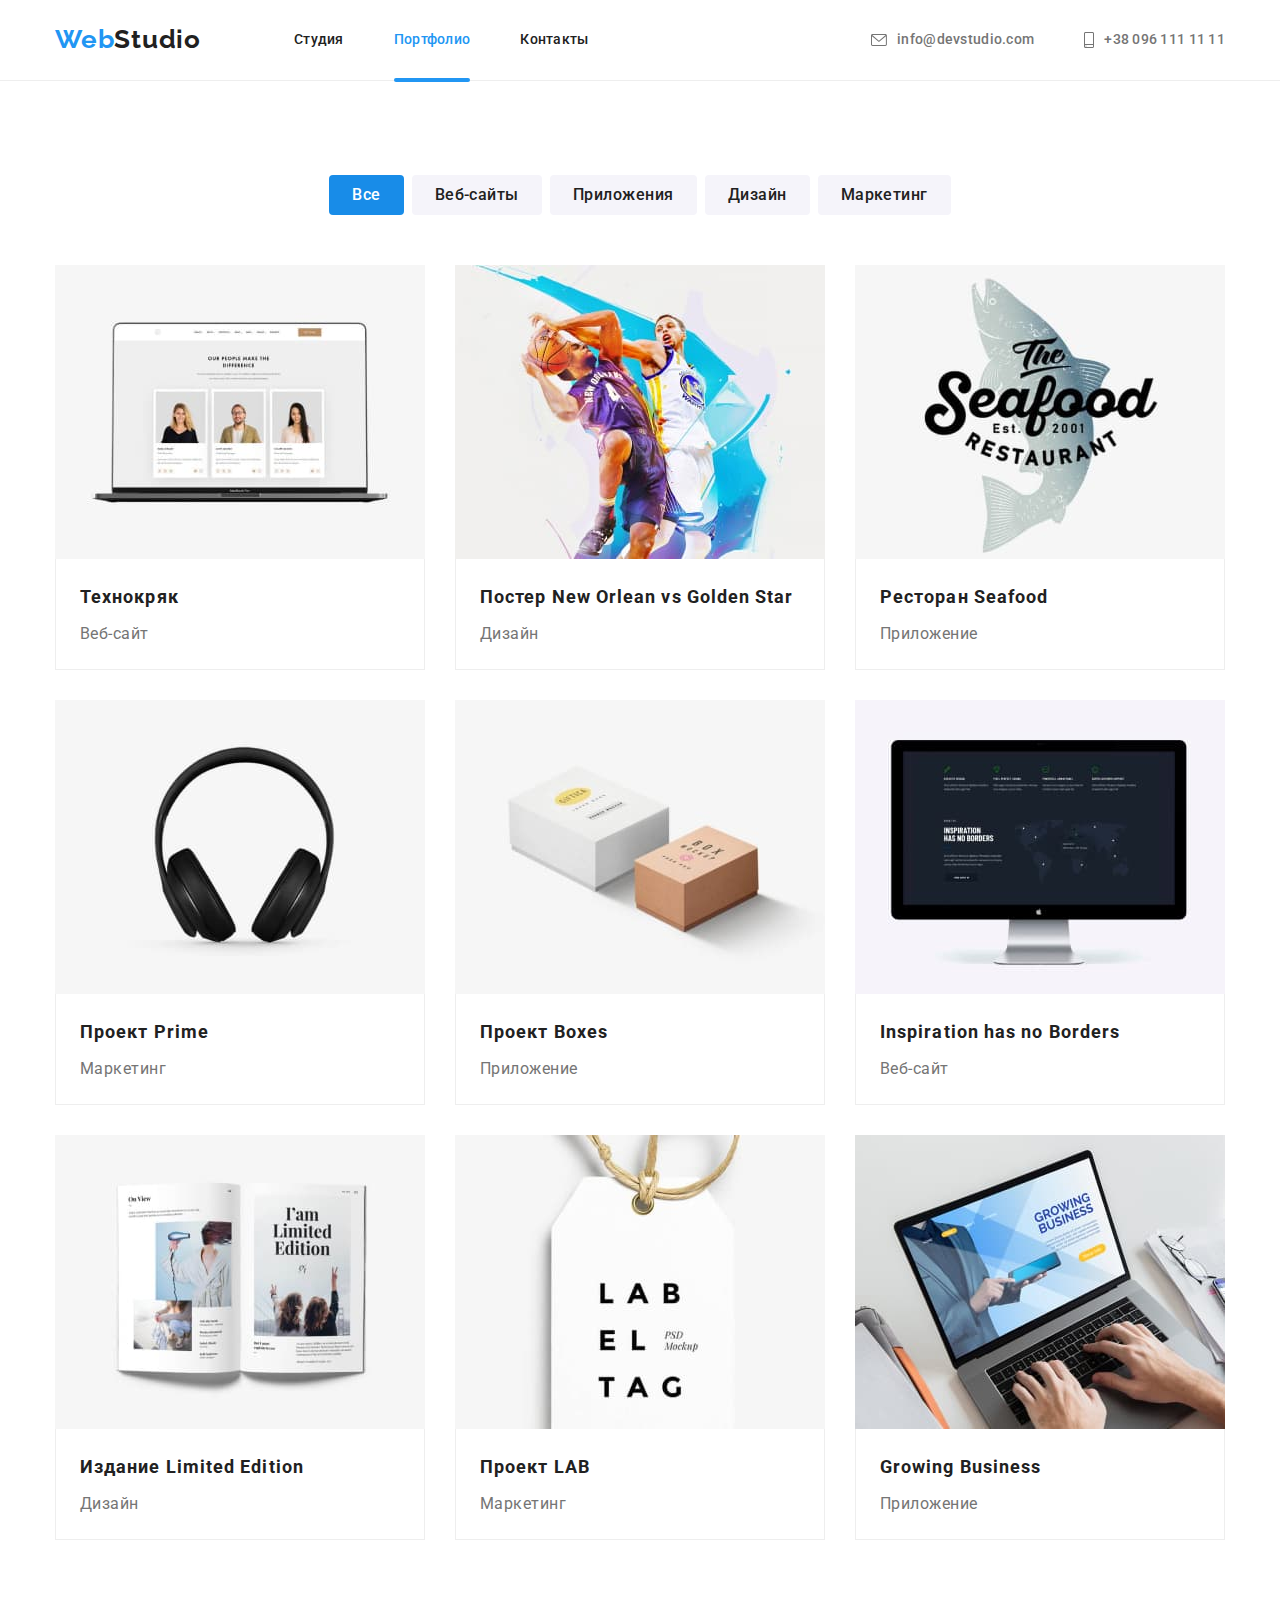
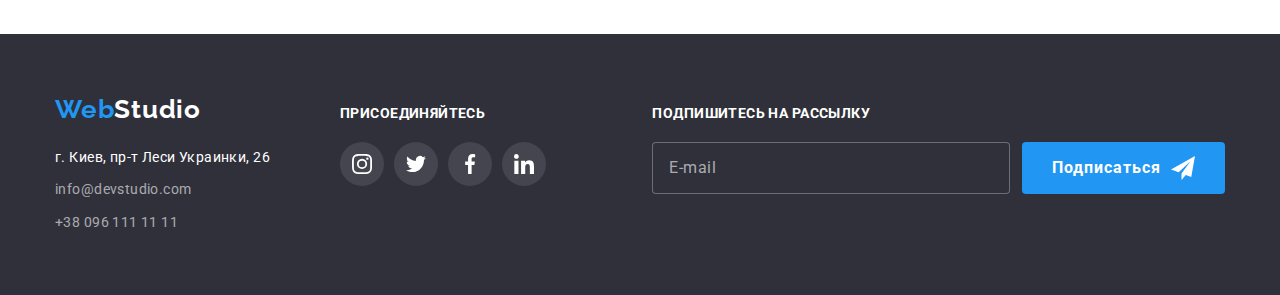
==== potrfolio.html @ a0049882 "Clone" ====
<!DOCTYPE html>
<html lang="ru">
  <head>
    <meta charset="UTF-8" />
    <meta http-equiv="X-UA-Compatible" content="IE=edge" />
    <meta name="viewport" content="width=device-width, initial-scale=1.0" />
    <title>Портфолио</title>
    <link rel="preconnect" href="https://fonts.googleapis.com" />
    <link rel="preconnect" href="https://fonts.gstatic.com" crossorigin />
    <link
      href="https://fonts.googleapis.com/css2?family=Raleway:wght@700&family=Roboto:wght@400;500;700&display=swap"
      rel="stylesheet"
    />
    <link
      rel="stylesheet"
      href="https://cdnjs.cloudflare.com/ajax/libs/modern-normalize/1.1.0/modern-normalize.min.css"
    />
    <link rel="stylesheet" href="./css/styles.css" />
  </head>
  <body>
    <!--Верхняя линия -->
    <header class="page-header">
      <div class="container header">
        <nav class="navbar">
          <a href="" lang="en" class="logo link">
            Web<span class="logo-black">Studio</span>
          </a>
          <ul class="site-nav list">
            <li class="item">
              <a href="./index.html" class="link">Студия</a>
            </li>
            <li class="item">
              <a href="./potrfolio.html" class="link current">Портфолио</a>
            </li>
            <li class="item"><a href="" class="link">Контакты</a></li>
          </ul>
        </nav>
        <ul class="contacts list">
          <li class="item">
            <a href="mailto:info@devstudio.com" class="link">
              <svg class="contacts-icon" width="16" height="12">
                <use href="./images/sprite.svg#icon-mail"></use></svg
              >info@devstudio.com</a
            >
          </li>
          <li class="item">
            <a href="tel:+380961111111" class="link"
              ><svg class="contacts-icon" width="10" height="16">
                <use href="./images/sprite.svg#icon-tel"></use></svg
              >+38 096 111 11 11</a
            >
          </li>
        </ul>
      </div>
    </header>
    <main>
      <!--Фильтер кнопки-->
      <section class="section">
        <div class="container">
          <h1 class="visually-hidden">Портфолио</h1>
          <ul class="filter list">
            <li class="item">
              <button type="button" class="button secondary main-secondary">
                Все
              </button>
            </li>
            <li class="item">
              <button type="button" class="button secondary">Веб-сайты</button>
            </li>
            <li class="item">
              <button type="button" class="button secondary">Приложения</button>
            </li>
            <li class="item">
              <button type="button" class="button secondary">Дизайн</button>
            </li>
            <li class="item">
              <button type="button" class="button secondary">Маркетинг</button>
            </li>
          </ul>
          <ul class="portfolio list">
            <li class="item">
              <a href="" class="portfolio-link link">
                <div class="portfolio-thumb">
                  <img
                    src="./images/project1.jpg"
                    alt="Технокряк"
                    width="370"
                  />
                  <div class="overlay-portfolio">
                    <p class="overlay-text">
                      Ресурс предлагает комплексные предложения с разным уровнем
                      функционала и сервисов. Все это позволит посетителю
                      получить исчерпывающие сведения о компании или частном
                      лице.
                    </p>
                  </div>
                </div>
                <div class="portfolio-information">
                  <h2 class="portfolio-title">Технокряк</h2>
                  <p class="portfolio-text">Веб-сайт</p>
                </div>
              </a>
            </li>
            <li class="item">
              <a href="" class="portfolio-link link">
                <div class="portfolio-thumb">
                  <img
                    src="./images/project2.jpg"
                    alt="Постер New Orlean vs Golden Star"
                    width="370"
                  />
                  <div class="overlay-portfolio">
                    <p class="overlay-text">
                      Ресурс предлагает комплексные предложения с разным уровнем
                      функционала и сервисов. Все это позволит посетителю
                      получить исчерпывающие сведения о компании или частном
                      лице.
                    </p>
                  </div>
                </div>
                <div class="portfolio-information">
                  <h2 class="portfolio-title">
                    Постер <span lang="en">New Orlean vs Golden Star</span>
                  </h2>
                  <p class="portfolio-text">Дизайн</p>
                </div>
              </a>
            </li>
            <li class="item">
              <a href="" class="portfolio-link link">
                <div class="portfolio-thumb">
                  <img
                    src="./images/project3.jpg"
                    alt="Ресторан Seafood"
                    width="370"
                  />
                  <div class="overlay-portfolio">
                    <p class="overlay-text">
                      Ресурс предлагает комплексные предложения с разным уровнем
                      функционала и сервисов. Все это позволит посетителю
                      получить исчерпывающие сведения о компании или частном
                      лице.
                    </p>
                  </div>
                </div>
                <div class="portfolio-information">
                  <h2 class="portfolio-title">
                    Ресторан <span lang="en">Seafood</span>
                  </h2>
                  <p class="portfolio-text">Приложение</p>
                </div>
              </a>
            </li>
            <li class="item">
              <a href="" class="portfolio-link link">
                <div class="portfolio-thumb">
                  <img
                    src="./images/project4.jpg"
                    alt="Проект Prime"
                    width="370"
                  />
                  <div class="overlay-portfolio">
                    <p class="overlay-text">
                      Ресурс предлагает комплексные предложения с разным уровнем
                      функционала и сервисов. Все это позволит посетителю
                      получить исчерпывающие сведения о компании или частном
                      лице.
                    </p>
                  </div>
                </div>
                <div class="portfolio-information">
                  <h2 class="portfolio-title">
                    Проект <span lang="en">Prime</span>
                  </h2>
                  <p class="portfolio-text">Маркетинг</p>
                </div>
              </a>
            </li>
            <li class="item">
              <a href="" class="portfolio-link link">
                <div class="portfolio-thumb">
                  <img
                    src="./images/project5.jpg"
                    alt="Проект Boxes"
                    width="370"
                  />
                  <div class="overlay-portfolio">
                    <p class="overlay-text">
                      Ресурс предлагает комплексные предложения с разным уровнем
                      функционала и сервисов. Все это позволит посетителю
                      получить исчерпывающие сведения о компании или частном
                      лице.
                    </p>
                  </div>
                </div>
                <div class="portfolio-information">
                  <h2 class="portfolio-title">
                    Проект <span lang="en">Boxes</span>
                  </h2>
                  <p class="portfolio-text">Приложение</p>
                </div>
              </a>
            </li>
            <li class="item">
              <a href="" class="portfolio-link link">
                <div class="portfolio-thumb">
                  <img
                    src="./images/project6.jpg"
                    alt="Inspiration has no Borders"
                    width="370"
                  />
                  <div class="overlay-portfolio">
                    <p class="overlay-text">
                      Ресурс предлагает комплексные предложения с разным уровнем
                      функционала и сервисов. Все это позволит посетителю
                      получить исчерпывающие сведения о компании или частном
                      лице.
                    </p>
                  </div>
                </div>
                <div class="portfolio-information">
                  <h2 lang="en" class="portfolio-title">
                    Inspiration has no Borders
                  </h2>
                  <p class="portfolio-text">Веб-сайт</p>
                </div>
              </a>
            </li>
            <li class="item">
              <a href="" class="portfolio-link link">
                <div class="portfolio-thumb">
                  <img
                    src="./images/project7.jpg"
                    alt="Издание Limited Edition"
                    width="370"
                  />
                  <div class="overlay-portfolio">
                    <p class="overlay-text">
                      Ресурс предлагает комплексные предложения с разным уровнем
                      функционала и сервисов. Все это позволит посетителю
                      получить исчерпывающие сведения о компании или частном
                      лице.
                    </p>
                  </div>
                </div>
                <div class="portfolio-information">
                  <h2 class="portfolio-title">
                    Издание <span lang="en">Limited Edition</span>
                  </h2>
                  <p class="portfolio-text">Дизайн</p>
                </div>
              </a>
            </li>
            <li class="item">
              <a href="" class="portfolio-link link">
                <div class="portfolio-thumb">
                  <img
                    src="./images/project8.jpg"
                    alt="Проект LAB"
                    width="370"
                  />
                  <div class="overlay-portfolio">
                    <p class="overlay-text">
                      Ресурс предлагает комплексные предложения с разным уровнем
                      функционала и сервисов. Все это позволит посетителю
                      получить исчерпывающие сведения о компании или частном
                      лице.
                    </p>
                  </div>
                </div>
                <div class="portfolio-information">
                  <h2 class="portfolio-title">
                    Проект <span lang="en">LAB</span>
                  </h2>
                  <p class="portfolio-text">Маркетинг</p>
                </div>
              </a>
            </li>
            <li class="item">
              <a href="" class="portfolio-link link">
                <div class="portfolio-thumb">
                  <img
                    src="./images/project9.jpg"
                    alt="Growing Business"
                    width="370"
                  />
                  <div class="overlay-portfolio">
                    <p class="overlay-text">
                      Ресурс предлагает комплексные предложения с разным уровнем
                      функционала и сервисов. Все это позволит посетителю
                      получить исчерпывающие сведения о компании или частном
                      лице.
                    </p>
                  </div>
                </div>
                <div class="portfolio-information">
                  <h2 lang="en" class="portfolio-title">Growing Business</h2>
                  <p class="portfolio-text">Приложение</p>
                </div>
              </a>
            </li>
          </ul>
        </div>
      </section>
    </main>
    <footer class="section footer">
      <div class="container footer-flex">
        <div class="address-information">
          <a href="" lang="en" class="logo-footer link">
            Web<span class="logo-white">Studio</span>
          </a>
          <address class="address">
            <ul class="address-list list">
              <li class="item address-city">г. Киев, пр-т Леси Украинки, 26</li>
              <li class="item">
                <a href="mailto:info@devstudio.com" class="address-mail link"
                  >info@devstudio.com</a
                >
              </li>
              <li class="item">
                <a href="tel:+380961111111" class="address-tel link"
                  >+38 096 111 11 11</a
                >
              </li>
            </ul>
          </address>
        </div>
        <div class="footer-social">
          <p class="footer-text">Присоединяйтесь</p>
          <ul class="footer-social-list list">
            <li class="item">
              <a href="" class="footer-social-thumb link"
                ><svg class="footer-social-icon" width="20" height="20">
                  <use href="./images/sprite.svg#icon-instagram"></use></svg
              ></a>
            </li>
            <li class="item">
              <a href="" class="footer-social-thumb link"
                ><svg class="footer-social-icon" width="20" height="20">
                  <use href="./images/sprite.svg#icon-twitter"></use></svg
              ></a>
            </li>
            <li class="item">
              <a href="" class="footer-social-thumb link"
                ><svg class="footer-social-icon" width="20" height="20">
                  <use href="./images/sprite.svg#icon-facebook"></use></svg
              ></a>
            </li>
            <li class="item">
              <a href="" class="footer-social-thumb link"
                ><svg class="footer-social-icon" width="20" height="20">
                  <use href="./images/sprite.svg#icon-linkedin"></use></svg
              ></a>
            </li>
          </ul>
        </div>
        <div class="subscribe-information">
          <p class="subscribe-text">Подпишитесь на рассылку</p>
          <form class="subscribe">
            <div class="subscribe-form">
              <label for="subscribe"></label>
              <input
                type="email"
                name="subscribe"
                id="subscribe"
                placeholder="E-mail"
              />
              <button type="submit" class="button primary btn-subscribe">
                Подписаться
                <svg width="24" height="24" class="subscribe-icon">
                  <use href="./images/sprite.svg#icon-send"></use>
                </svg>
              </button>
            </div>
          </form>
        </div>
      </div>
    </footer>
  </body>
</html>
---- css/styles.css ----
:root{
--primary-text-color: #212121;
--secondary-text-color: #757575 ;
--accent-color: #2196F3;
--primary-white-color: #FFFFFF;
--button-bg-color: #F5F4FA;
--features-bg-color: #F5F4FA;
--team-bg-color: #F5F4FA;
--color-hover: #188ce8;
--secondary-bg-color: #2F303A;
--footer-address-color: rgba(255, 255, 255, 0.6);
--border-color: #EEEEEE;
--client-color: #AFB1B8;
--team-social-icons: #AFB1B8;
}

/*-----------------General*-----------------------*/
body {
    background-color: var(--primary-white-color);
    color: var(--primary-text-color);
    font-family: Roboto, sans-serif;
    font-size: 14px;
}

h1,
h2,
h3,
p
{
    margin-top: 0;
    margin-bottom: 0;
}

img{
    display: block;
}

.visually-hidden {
    clip: rect(0 0 0 0);
    clip-path: inset(50%);
    height: 1px;
    overflow: hidden;
    position: absolute;
    white-space: nowrap;
    width: 1px;
}

.container {
    width: 1200px;
    margin-left: auto;
    margin-right: auto;
    padding-left: 15px;
    padding-right: 15px;
    /*outline: 2px solid tomato;*/
}

.section {
    padding-top: 94px;
    padding-bottom: 94px;
}

.section-title {
    margin-bottom: 50px;

    font-size: 36px;
    line-height: 1.16;
    text-align: center;
    letter-spacing: 0.03em;
}
/* All lists*/
.list {
    list-style: none;
    padding: 0;
    margin: 0;
}

/*All links*/
.link{
    text-decoration: none;
}

/*----Header----*/
.page-header{
    border-bottom: 1px solid var(--border-color);
}
.header{
    display: flex;
    text-align: center;
}

 /*Logo*/
.navbar{
    display: flex;
    text-align: center;
}
.logo,
.logo-footer {
    padding-top: 24px;
    padding-bottom: 25px;

    color: var(--accent-color);
    font-family: Raleway, sans-serif;
    font-weight: 700;
    font-size: 26px;
    line-height: 1.2;
    letter-spacing: 0.03em;
}

.logo-footer{
    padding: 0px;
}
.logo-black {
    color: var(--primary-text-color);
}

.logo-white{
 color: var(--primary-white-color);
}


.site-nav{
    display: flex;
    margin-left: 93px;
    
}

.site-nav .item {
    position: relative;
}

.site-nav .item + .item{
    margin-left: 50px;
}
.site-nav .link {
    display: block;
    padding-top: 32px;
    padding-bottom: 32px;

    color: var(--primary-text-color);
    font-weight: 500;
    line-height: 1.14;
    letter-spacing: 0.02em;

    transition: color 250ms cubic-bezier(0.4, 0, 0.2, 1);
}
 
.site-nav .link::after{
    content: '';

    position: absolute;
    bottom: -2px;
    left: 0;

    display: block;

    width: 100%;
    height: 4px;
    border-radius: 2px;
    background-color: var(--accent-color);
    transform: scaleX(0);
    transition: transform 250ms cubic-bezier(0.4, 0, 0.2, 1);

}
.site-nav .link.current::after{
    transform: scaleX(1);
}

.site-nav .link:hover::after,
.site-nav .link:focus::after{
    transform: scaleX(1);
}

.site-nav .link:hover,
.site-nav .link:focus,
.contacts .link:hover,
.contacts .link:focus {
     color: var(--color-hover);
}

.site-nav .link.current {
     color: var(--accent-color);
}

.contacts{
    display:flex;
    margin-left: auto;

}

.contacts-icon{
    margin-right: 10px;
    fill: currentColor;

}


.contacts .item + .item{
    margin-left: 50px;
}


.contacts .link {
    display: flex;
    align-items: center;
    padding-top: 32px;
    padding-bottom: 32px;

    color: var(--secondary-text-color);
    text-decoration: none;
    font-weight: 500;
    line-height: 1.14;
    letter-spacing: 0.02em;

    transition: color 250ms cubic-bezier(0.4, 0, 0.2, 1);
 }
    
 /*Footer*/
    
.footer {
    padding-top: 60px;
    padding-bottom: 60px;

    background-color: var(--secondary-bg-color);
    
}

 .footer-flex {
     display: flex;
     align-items: baseline;
 }

.address {
    margin-top: 20px;
}

.address-list .item + .item{
    margin-top: 9px;
}

.address-city {
    color: var(--primary-white-color);
    font-style: normal;
    font-weight: 400;
    line-height: 1.71;
    letter-spacing: 0.03em;

}
    
.address-mail,
.address-tel {
    font-style: normal;
    color: var(--footer-address-color);
    font-weight: 400;
    line-height: 1.71;
    letter-spacing: 0.03em;

    transition: color 250ms cubic-bezier(0.4, 0, 0.2, 1);

 }
 .address-mail:focus,
 .address-mail:hover,
 .address-tel:focus,
 .address-tel:hover{
     color: var(--color-hover);
 }

 .footer-text{
     margin-bottom: 20px;

    color: var(--primary-white-color);
    font-weight: 700;
    font-size: 14px;
    line-height: 1.14;
    letter-spacing: 0.03em;
    text-transform: uppercase;
 }

.footer-social{
    margin-left: 70px;
}

.footer-social-list .item+.item{
    margin-left: 10px;
    
}
.footer-social-list{
    display: flex;

}


.footer-social-thumb{
    display: flex;
    justify-content: center;
    align-items: center;

    width: 44px;
    height: 44px;
    border-radius: 50%;
    background-color:  rgba(255, 255, 255, 0.1);
    fill: var(--primary-white-color);

    transition: background-color 250ms cubic-bezier(0.4, 0, 0.2, 1);

}

.footer-social-thumb:hover,
.footer-social-thumb:focus{
    background-color: var(--accent-color);
}

.subscribe-information{
    margin-left: auto;
}

.subscribe-form{
    display: flex;

}

.subscribe-icon {
    margin-left: 10px;

}

.button.btn-subscribe{
    display: inline-flex;
    align-items: center;
    margin-left: 12px;
    padding: 10px 29px;
}

.subscribe-text{
    margin-bottom: 20px;

    color: var(--primary-white-color);
    font-style: normal;
        font-weight: 700;
        font-size: 14px;
        line-height: 1.14;
        letter-spacing: 0.03em;
        text-transform: uppercase;
}
.subscribe input{
    margin: 0;
    color: var(--primary-white-color);
    width: 358px;
    background-color:  #2F303A;
    padding: 15px 0 15px 16px;
    border: 1px solid rgba(255, 255, 255, 0.3);
    border-radius: 4px;
}

.subscribe input::placeholder {
    font-style: normal;
    font-weight: 400;
    font-size: 16px;
    line-height: 1.25;
    letter-spacing: 0.03em;
    color: rgba(255, 255, 255, 0.6);
}

        /*Buttons*/
.button {
    display: inline-block;
    border-radius: 4px;
    padding: 10px 32px;
    min-width: 200px;
    border: 1px solid transparent;

    font-family: inherit;
    text-align: center;
    color: var(--primary-white-color);
    background-color: var(--accent-color);
    cursor: pointer;
}

.button.primary {
    
    font-weight: 700;
    font-size: 16px;
    line-height: 1.88;
    letter-spacing: 0.06em;

    transition: background-color 250ms cubic-bezier(0.4, 0, 0.2, 1);

}

.button.secondary {
    min-width: 73px;
    padding: 6px 22px;

    color: var(--primary-text-color);
    background-color: var(--button-bg-color);
    font-weight: 500;
    font-size: 16px;
    line-height: 1.62;
    letter-spacing: 0.03em;

    transition: background-color 250ms cubic-bezier(0.4, 0, 0.2, 1),
    color 250ms cubic-bezier(0.4, 0, 0.2, 1), box-shadow 250ms cubic-bezier(0.4, 0, 0.2, 1);
}

.button-modal {
    display: flex;
    position: absolute;
    top: 8px;
    right: 8px;
    justify-content: center;
    align-items: center;

     width: 30px;
     height: 30px;
     border-radius: 50%;
     border: 1px solid rgba(0, 0, 0, 0.1);
     background-color: #FFFFFF;
     cursor: pointer;
     transition: fill 250ms cubic-bezier(0.4, 0, 0.2, 1), border-color 250ms cubic-bezier(0.4, 0, 0.2, 1);

}

.button-modal:hover,
.button-modal:focus{
    border-color: var(--accent-color);
    fill: var(--accent-color);
}
    
.button.primary:focus,
.button.primary:hover{
    background-color:var(--color-hover) ;
}

.button.main-secondary {
    color: var(--primary-white-color);
    background-color: var(--color-hover);
}

.button.secondary:focus,
.button.secondary:hover{
    color: var(--primary-white-color);
    background-color: var(--color-hover);
    box-shadow: 0px 3px 1px rgba(0, 0, 0, 0.1), 0px 1px 2px rgba(0, 0, 0, 0.08), 0px 2px 2px rgba(0, 0, 0, 0.12);
 
}
   
 /* -----------------------Index*-----------------------*/

    /*Section hero*/

.hero{
    text-align: center;
    padding-top: 200px;
    padding-bottom: 200px;
    max-width: 1600px;
    height: 600px;
    margin-left: auto;
    margin-right: auto;

    background-color: var(--secondary-bg-color);
    background-image: linear-gradient(rgba(47, 48, 58, 0.4), rgba(47, 48, 58, 0.4)),
    url(../images/overlay.jpg);
    background-position: center;
    background-size: cover;
    background-repeat: no-repeat;
}

.hero-title{
    width: 696px;
    margin-right: auto;
    margin-left: auto;
    margin-bottom: 30px;

    color: var(--primary-white-color);
    font-weight: 900;
    font-size: 44px;
    line-height: 1.36;
    letter-spacing: 0.06em;
    text-transform: uppercase;

}

/*________MODAL______*/

.backdrop {
    position: fixed;
    top: 0;
    left: 0;
    width: 100%;
    height: 100%;
    background-color: rgba(0, 0, 0, 0.2);
    transition: opacity 250ms cubic-bezier(0.4, 0, 0.2, 1), visibility 250ms cubic-bezier(0.4, 0, 0.2, 1);
    opacity: 1;
}

.backdrop.is-hidden {
    opacity: 0;
    pointer-events: none;
    transition: opacity 250ms cubic-bezier(0.4, 0, 0.2, 1);
}
.backdrop.is-hidden .modal{
    transform: translate(-50%, -50%) scale(1.3);
}

.modal {
    position: absolute;
    padding: 40px;
    top: 50%;
    left: 50%;
    transform: translate(-50%, -50%) scale(1);

    width: 528px;
    min-height: 581px;
    background-color: var(--primary-white-color);

    transition: transform 250ms cubic-bezier(0.4, 0, 0.2, 1);
}

.modal-text {
    margin-bottom: 12px;
    text-align: center;
    font-weight: 700;
        font-size: 20px;
        line-height: 23px;
        text-align: center;
        letter-spacing: 0.03em;
}

.modal-form{
    display: flex;
    flex-direction: column;
    position: relative;
    margin-left: auto;
    margin-right: auto;
    margin-bottom: 10px;
    width: 448px;
}

.modal-form:nth-of-type(n+4){
    margin-bottom: 20px;
}

.modal-form input{
    margin-bottom: 100px;
    padding: 14px 42px;
    margin: 0;
    border-radius: 4px;
    border: 1px solid rgba(33, 33, 33, 0.2);

    transition: border-color 250ms cubic-bezier(0.4, 0, 0.2, 1);
}

.modal-form:focus-within > .modal-icon,
.modal-form input:focus,
.modal-form textarea:focus {
    outline: none;
    fill: var(--accent-color);
    border-color: var(--accent-color); 
}

.modal-form textarea{
    padding: 12px 16px;
    border-radius: 4px;
    border: 1px solid rgba(33, 33, 33, 0.2);
    resize: none;

    transition: border-color 250ms cubic-bezier(0.4, 0, 0.2, 1);
}

.modal-form textarea::placeholder{
        font-weight: 400;
        font-size: 12px;
        line-height: 1.16;
        letter-spacing: 0.01em;
        color: rgba(117, 117, 117, 0.5);
}

.form-text{
    margin-bottom: 4px;
        font-weight: 400;
            font-size: 12px;
            line-height: 1.16;
            letter-spacing: 0.01em;
            color: var(--secondary-text-color);
}

.modal-icon{
    position: absolute;
    top: 50%;
    left: 15px;
    transform: translateY(25%);
    transition: fill 250ms cubic-bezier(0.4, 0, 0.2, 1);
}


.modal-policy label{
        display: flex;
            align-items: center;
            justify-content: center;
            margin-bottom: 30px;
}
.check-icon{
    display: inline-block;
    margin-right: 8.38px;
    border: 2px solid #212121;
   border-radius: 2px;
    transition: background-color 250ms cubic-bezier(0.4, 0, 0.2, 1), 
    border-color 250ms cubic-bezier(0.4, 0, 0.2, 1);
}

.policy-text{
    font-weight: 400;
        font-size: 14px;
        line-height: 1.71;
        letter-spacing: 0.03em;
        color: var(--secondary-text-color);
}

.checkbox:checked + .check-icon{
    background-color: var(--accent-color);
    border-color: var(--accent-color);
}

.checkbox:focus + .check-icon{
    border-color: var(--accent-color);
}

.policy-link{
    margin-left: 3px;
    color: var(--accent-color);
    transition: color 250ms cubic-bezier(0.4, 0, 0.2, 1);
}

.policy-link:hover{
    color: var(--color-hover);
}
.submit-button{
    display: flex;    
    padding: 10px 55px;
    margin: auto;
    color: var(--primary-white-color);
    background-color: var(--accent-color);
    font-family: inherit;
    font-weight: 700;
    font-size: 16px;
    line-height: 1.88;
    letter-spacing: 0.06em;
    border-radius: 4px ;
    border-color: transparent;
    cursor: pointer;
    box-shadow: 0px 4px 4px rgba(0, 0, 0, 0.15);

    transition: background-color 250ms cubic-bezier(0.4, 0, 0.2, 1);
}

.submit-button:hover,
.submit-button:focus{
    background-color: var(--color-hover);
}
        /*Section features*/

.features{
    display: flex;
}
.features .item{
    width: 270px;
}

.features .features-thumb{
    margin-bottom: 30px;
    display: flex;
    justify-content: center;
    align-items: center;
    border-radius: 4px;
    height: 120px;
    background-color: var(--features-bg-color);
}

.features .item + .item{
    margin-left: 30px; 
}

.features-title {
    margin-bottom: 10px;

 
    font-size: 14px;
    line-height: 1.14;
    letter-spacing: 0.03em;
    text-transform: uppercase;
}

.features-text {
    color: var(--secondary-text-color);
    font-weight: 400;
    line-height: 1.71;
    letter-spacing: 0.03em;
 }


/*Section occupation*/

.occupation-section{
    padding-top: 0px;
}
.occupation{
    display: flex;
}

.occupation .item + .item{
    margin-left: 30px ;
}

.occupation-thumb{
    position: relative;
}

.occupation-text{
    display: flex;
    position: absolute;
    justify-content: center;
    align-items: center;
    bottom: 0;
    width: 100%;
    height: 70px;

    color: var(--primary-white-color);
    background-color: rgba(47, 48, 58, 0.8);
    font-weight: 700;
     font-size: 14px;
     line-height: 1.14;
     text-align: center;
    letter-spacing: 0.03em;
     text-transform: uppercase;
}
    /*Section team*/

.team{
    display: flex;
    background-color: var(--team-bg-color);
}

.team-information{
    padding: 30px 32px;
    
}

.team>.item + .item{
    margin-left: 30px;
}
.team>.item {
    background-color: var(--primary-white-color);
    box-shadow: 0px 1px 3px rgba(0, 0, 0, 0.12), 0px 1px 1px rgba(0, 0, 0, 0.14), 0px 2px 1px rgba(0, 0, 0, 0.2);
        border-radius: 0px 0px 4px 4px;
}

.team-members{
    margin-bottom: 10px;
    text-align: center;

    font-weight: 500;
    font-size: 16px;
    line-height: 1.18;
    letter-spacing: 0.03em;
}

.team-position{
    margin-bottom: 16px;
    text-align: center;

    color: var(--secondary-text-color);
    font-size: 16px;
    line-height: 1.18;
    letter-spacing: 0.03em;
}

.team-social-list {
    display: flex;
}

.team-social-list>.item + .item{
    margin-left: 10px;
}

.team-social-thumb {
    display: flex;
    justify-content: center;
    align-items: center;

    width: 44px;
    height: 44px;
    border-radius: 50%;
    fill: var(--team-social-icons);

    transition: background-color 250ms cubic-bezier(0.4, 0, 0.2, 1),
     fill 250ms cubic-bezier(0.4, 0, 0.2, 1);

}

.team-social-thumb:hover,
.team-social-thumb:focus {
    background-color: var(--accent-color);
    fill: var(--primary-white-color);
}

    /*--Clients--*/

.clients-list .item + .item{
    margin-left: 30px;
}
.clients-list .item {
  width: 170px;
}

.client-thumb{
    display: flex;
    justify-content: center;
    align-items: center;

    border: 1px solid var(--client-color);
    border-radius: 4px;
    height: 92px;
    outline: transparent;
    fill: var(--client-color);
    
    transition: border-color 250ms cubic-bezier(0.4, 0, 0.2, 1),
    fill 250ms cubic-bezier(0.4, 0, 0.2, 1);

}

.client-thumb:hover,
.client-thumb:focus{
    border-color: var(--accent-color);
    fill: var(--accent-color);
}
.clients-list{
    display: flex;
}

/*----------------------------Portfolio -----------------------*/

    /* Filter buttons*/

.filter{
    display: flex;
    margin-bottom: 50px;
    justify-content: center;
}

.filter .item+.item {
    margin-left: 8px;
}

    /*Portfolio*/

.portfolio{
    display: flex;
    flex-wrap: wrap;
    margin: -15px;

}

.portfolio .item {
    flex-basis: calc((100% - 9 * 15px) / 9);
    margin: 15px;
    
}

.portfolio-link{
    color: currentColor;
    display: block;
    transition: box-shadow 250ms cubic-bezier(0.4, 0, 0.2, 1) ;
}
.portfolio-link:hover,
.portfolio-link:focus{
    box-shadow: 0px 1px 1px rgba(0, 0, 0, 0.12), 0px 4px 4px rgba(0, 0, 0, 0.06), 1px 4px 6px rgba(0, 0, 0, 0.16);
}

.portfolio-thumb{
    position: relative;
    overflow: hidden;
    
}

.overlay-portfolio{
    position: absolute;
        top: 0;
        left: 0;
        width: 100%;
        height: 100%;
        transform: translateY(101%);
        background-color: rgba(33, 150, 243, 0.9);
        transition: transform 250ms cubic-bezier(0.4, 0, 0.2, 1);
}

.portfolio-link:hover .overlay-portfolio,
 .portfolio-link:focus .overlay-portfolio{
    transform: translateY(0);
}

.overlay-text{
    padding: 63px 24px;
    color: var(--primary-white-color) ;
    font-weight: 400;
        font-size: 18px;
        line-height: 1.56;
        letter-spacing: 0.03em;
        
}

.portfolio-information{
    padding-top: 20px;
    padding-bottom: 20px;
    padding-left: 24px;
    padding-right: 24px;
    border: 1px solid var(--border-color);
    border-top: 0;
}

.portfolio-title{
    margin-bottom: 4px;
    font-size: 18px;
    line-height: 2;
    letter-spacing: 0.06em;
}

.portfolio-text{
    color: var(--secondary-text-color);
    font-size: 16px;
    line-height: 1.88;
    letter-spacing: 0.03em;
}
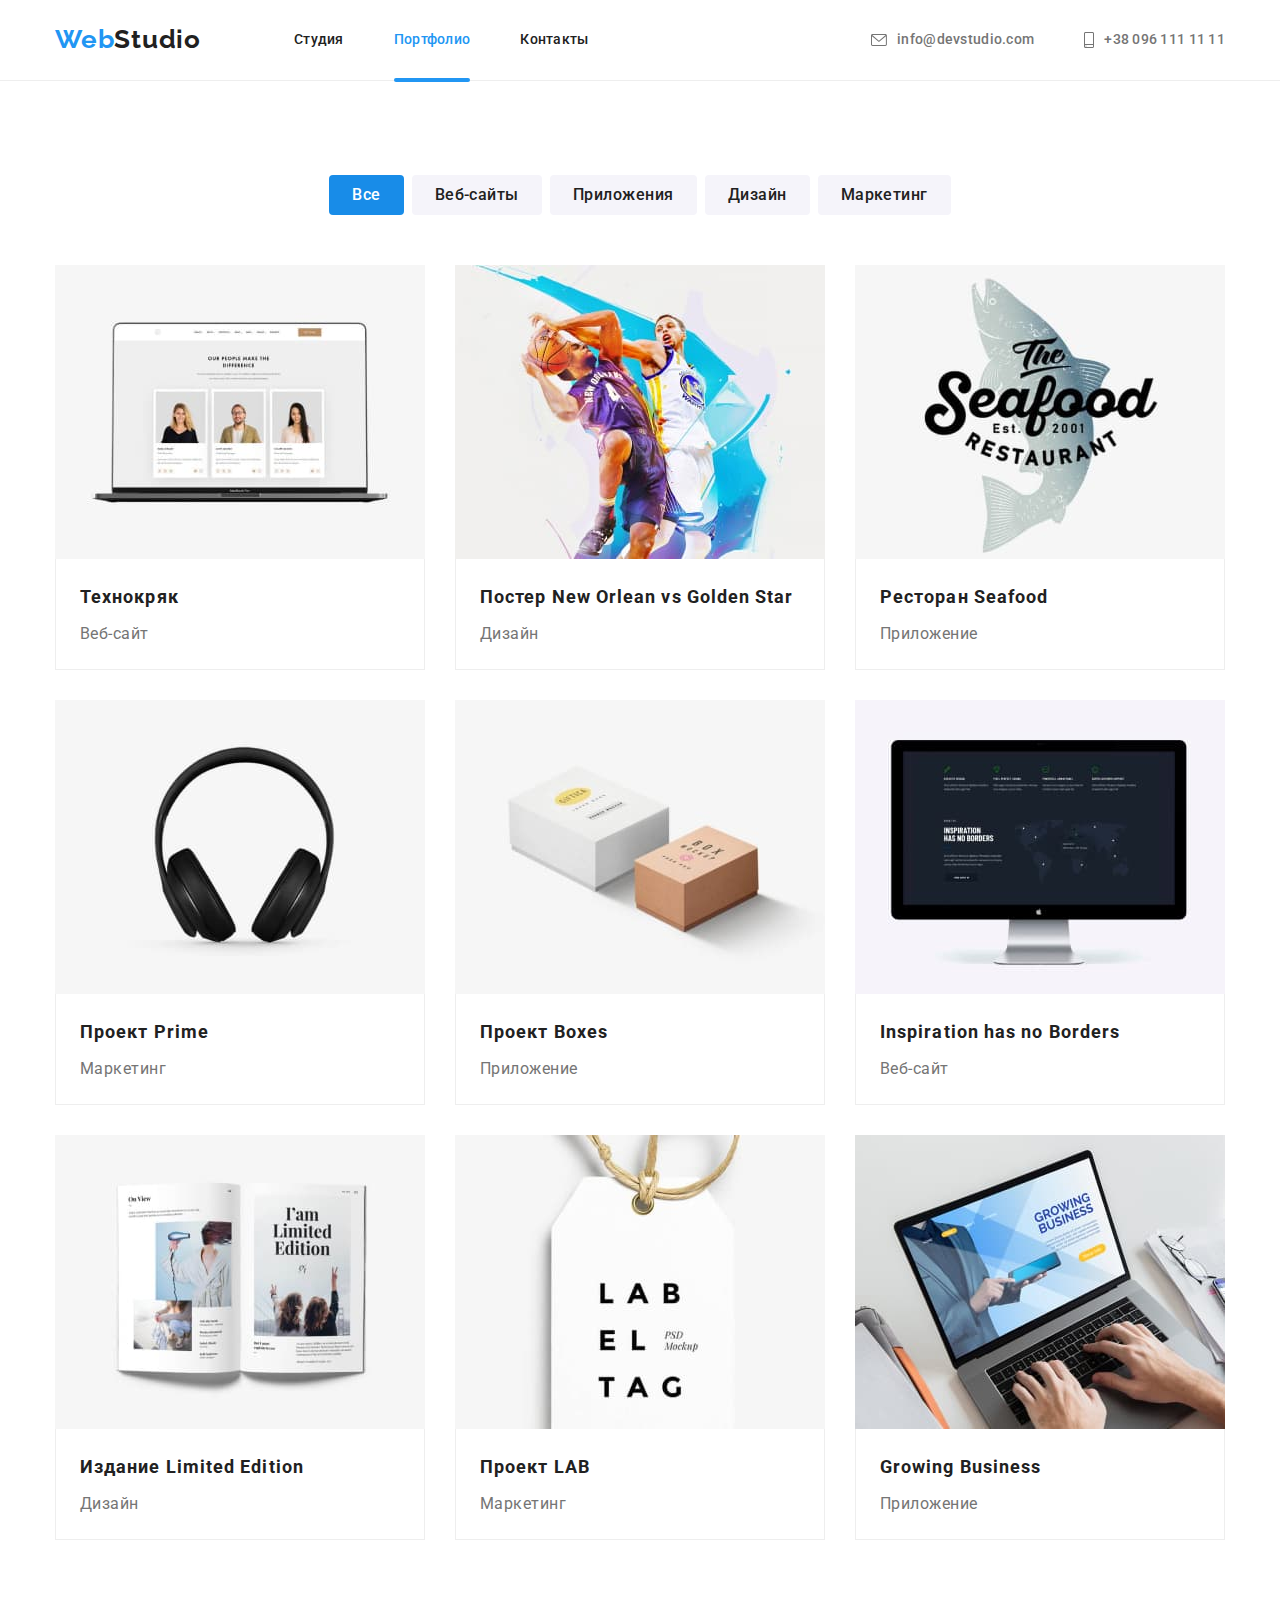
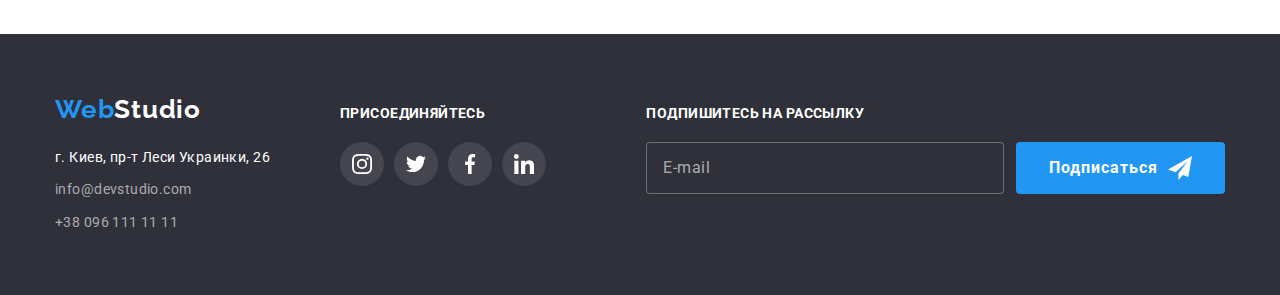
==== commit 7853fd54: "Css changes" ====
--- a/potrfolio.html
+++ b/potrfolio.html
@@ -19,33 +19,39 @@
   </head>
   <body>
     <!--Верхняя линия -->
-    <header class="page-header">
-      <div class="container header">
+    <header class="header">
+      <div class="container header__container">
         <nav class="navbar">
-          <a href="" lang="en" class="logo link">
-            Web<span class="logo-black">Studio</span>
+          <a href="" lang="en" class="logo navbar__logo link">
+            Web<span class="navbar__logo--black">Studio</span>
           </a>
           <ul class="site-nav list">
-            <li class="item">
-              <a href="./index.html" class="link">Студия</a>
-            </li>
-            <li class="item">
-              <a href="./potrfolio.html" class="link current">Портфолио</a>
-            </li>
-            <li class="item"><a href="" class="link">Контакты</a></li>
+            <li class="site-nav__item">
+              <a href="./index.html" class="link site-nav__link">Студия</a>
+            </li>
+            <li class="site-nav__item">
+              <a
+                href="./potrfolio.html"
+                class="link site-nav__link site-nav__link--current"
+                >Портфолио</a
+              >
+            </li>
+            <li class="site-nav__item">
+              <a href="" class="link site-nav__link">Контакты</a>
+            </li>
           </ul>
         </nav>
         <ul class="contacts list">
-          <li class="item">
-            <a href="mailto:info@devstudio.com" class="link">
-              <svg class="contacts-icon" width="16" height="12">
+          <li class="contacts__item">
+            <a href="mailto:info@devstudio.com" class="link contacts__link">
+              <svg class="contacts__icon" width="16" height="12">
                 <use href="./images/sprite.svg#icon-mail"></use></svg
               >info@devstudio.com</a
             >
           </li>
-          <li class="item">
-            <a href="tel:+380961111111" class="link"
-              ><svg class="contacts-icon" width="10" height="16">
+          <li class="contacts__item">
+            <a href="tel:+380961111111" class="link contacts__link"
+              ><svg class="contacts__icon" width="10" height="16">
                 <use href="./images/sprite.svg#icon-tel"></use></svg
               >+38 096 111 11 11</a
             >
@@ -59,243 +65,252 @@
         <div class="container">
           <h1 class="visually-hidden">Портфолио</h1>
           <ul class="filter list">
-            <li class="item">
-              <button type="button" class="button secondary main-secondary">
+            <li class="filter__item">
+              <button
+                type="button"
+                class="button filter__btn filter__btn--main"
+              >
                 Все
               </button>
             </li>
-            <li class="item">
-              <button type="button" class="button secondary">Веб-сайты</button>
-            </li>
-            <li class="item">
-              <button type="button" class="button secondary">Приложения</button>
-            </li>
-            <li class="item">
-              <button type="button" class="button secondary">Дизайн</button>
-            </li>
-            <li class="item">
-              <button type="button" class="button secondary">Маркетинг</button>
+            <li class="filter__item">
+              <button type="button" class="button filter__btn">
+                Веб-сайты
+              </button>
+            </li>
+            <li class="filter__item">
+              <button type="button" class="button filter__btn">
+                Приложения
+              </button>
+            </li>
+            <li class="filter__item">
+              <button type="button" class="button filter__btn">Дизайн</button>
+            </li>
+            <li class="filter__item">
+              <button type="button" class="button filter__btn">
+                Маркетинг
+              </button>
             </li>
           </ul>
           <ul class="portfolio list">
-            <li class="item">
-              <a href="" class="portfolio-link link">
-                <div class="portfolio-thumb">
+            <li class="portfolio__item">
+              <a href="" class="portfolio__link link">
+                <div class="portfolio__thumb">
                   <img
                     src="./images/project1.jpg"
                     alt="Технокряк"
                     width="370"
                   />
-                  <div class="overlay-portfolio">
-                    <p class="overlay-text">
-                      Ресурс предлагает комплексные предложения с разным уровнем
-                      функционала и сервисов. Все это позволит посетителю
-                      получить исчерпывающие сведения о компании или частном
-                      лице.
-                    </p>
-                  </div>
-                </div>
-                <div class="portfolio-information">
-                  <h2 class="portfolio-title">Технокряк</h2>
-                  <p class="portfolio-text">Веб-сайт</p>
-                </div>
-              </a>
-            </li>
-            <li class="item">
-              <a href="" class="portfolio-link link">
-                <div class="portfolio-thumb">
+                  <div class="portfolio__overlay">
+                    <p class="portfolio__overlay-text">
+                      Ресурс предлагает комплексные предложения с разным уровнем
+                      функционала и сервисов. Все это позволит посетителю
+                      получить исчерпывающие сведения о компании или частном
+                      лице.
+                    </p>
+                  </div>
+                </div>
+                <div class="portfolio__information">
+                  <h2 class="portfolio__title">Технокряк</h2>
+                  <p class="portfolio__type">Веб-сайт</p>
+                </div>
+              </a>
+            </li>
+            <li class="portfolio__item">
+              <a href="" class="portfolio__link link">
+                <div class="portfolio__thumb">
                   <img
                     src="./images/project2.jpg"
                     alt="Постер New Orlean vs Golden Star"
                     width="370"
                   />
-                  <div class="overlay-portfolio">
-                    <p class="overlay-text">
-                      Ресурс предлагает комплексные предложения с разным уровнем
-                      функционала и сервисов. Все это позволит посетителю
-                      получить исчерпывающие сведения о компании или частном
-                      лице.
-                    </p>
-                  </div>
-                </div>
-                <div class="portfolio-information">
-                  <h2 class="portfolio-title">
+                  <div class="portfolio__overlay">
+                    <p class="portfolio__overlay-text">
+                      Ресурс предлагает комплексные предложения с разным уровнем
+                      функционала и сервисов. Все это позволит посетителю
+                      получить исчерпывающие сведения о компании или частном
+                      лице.
+                    </p>
+                  </div>
+                </div>
+                <div class="portfolio__information">
+                  <h2 class="portfolio__title">
                     Постер <span lang="en">New Orlean vs Golden Star</span>
                   </h2>
-                  <p class="portfolio-text">Дизайн</p>
-                </div>
-              </a>
-            </li>
-            <li class="item">
-              <a href="" class="portfolio-link link">
-                <div class="portfolio-thumb">
+                  <p class="portfolio__type">Дизайн</p>
+                </div>
+              </a>
+            </li>
+            <li class="portfolio__item">
+              <a href="" class="portfolio__link link">
+                <div class="portfolio__thumb">
                   <img
                     src="./images/project3.jpg"
                     alt="Ресторан Seafood"
                     width="370"
                   />
-                  <div class="overlay-portfolio">
-                    <p class="overlay-text">
-                      Ресурс предлагает комплексные предложения с разным уровнем
-                      функционала и сервисов. Все это позволит посетителю
-                      получить исчерпывающие сведения о компании или частном
-                      лице.
-                    </p>
-                  </div>
-                </div>
-                <div class="portfolio-information">
-                  <h2 class="portfolio-title">
+                  <div class="portfolio__overlay">
+                    <p class="portfolio__overlay-text">
+                      Ресурс предлагает комплексные предложения с разным уровнем
+                      функционала и сервисов. Все это позволит посетителю
+                      получить исчерпывающие сведения о компании или частном
+                      лице.
+                    </p>
+                  </div>
+                </div>
+                <div class="portfolio__information">
+                  <h2 class="portfolio__title">
                     Ресторан <span lang="en">Seafood</span>
                   </h2>
-                  <p class="portfolio-text">Приложение</p>
-                </div>
-              </a>
-            </li>
-            <li class="item">
-              <a href="" class="portfolio-link link">
-                <div class="portfolio-thumb">
+                  <p class="portfolio__type">Приложение</p>
+                </div>
+              </a>
+            </li>
+            <li class="portfolio__item">
+              <a href="" class="portfolio__link link">
+                <div class="portfolio__thumb">
                   <img
                     src="./images/project4.jpg"
                     alt="Проект Prime"
                     width="370"
                   />
-                  <div class="overlay-portfolio">
-                    <p class="overlay-text">
-                      Ресурс предлагает комплексные предложения с разным уровнем
-                      функционала и сервисов. Все это позволит посетителю
-                      получить исчерпывающие сведения о компании или частном
-                      лице.
-                    </p>
-                  </div>
-                </div>
-                <div class="portfolio-information">
-                  <h2 class="portfolio-title">
+                  <div class="portfolio__overlay">
+                    <p class="portfolio__overlay-text">
+                      Ресурс предлагает комплексные предложения с разным уровнем
+                      функционала и сервисов. Все это позволит посетителю
+                      получить исчерпывающие сведения о компании или частном
+                      лице.
+                    </p>
+                  </div>
+                </div>
+                <div class="portfolio__information">
+                  <h2 class="portfolio__title">
                     Проект <span lang="en">Prime</span>
                   </h2>
-                  <p class="portfolio-text">Маркетинг</p>
-                </div>
-              </a>
-            </li>
-            <li class="item">
-              <a href="" class="portfolio-link link">
-                <div class="portfolio-thumb">
+                  <p class="portfolio__type">Маркетинг</p>
+                </div>
+              </a>
+            </li>
+            <li class="portfolio__item">
+              <a href="" class="portfolio__link link">
+                <div class="portfolio__thumb">
                   <img
                     src="./images/project5.jpg"
                     alt="Проект Boxes"
                     width="370"
                   />
-                  <div class="overlay-portfolio">
-                    <p class="overlay-text">
-                      Ресурс предлагает комплексные предложения с разным уровнем
-                      функционала и сервисов. Все это позволит посетителю
-                      получить исчерпывающие сведения о компании или частном
-                      лице.
-                    </p>
-                  </div>
-                </div>
-                <div class="portfolio-information">
-                  <h2 class="portfolio-title">
+                  <div class="portfolio__overlay">
+                    <p class="portfolio__overlay-text">
+                      Ресурс предлагает комплексные предложения с разным уровнем
+                      функционала и сервисов. Все это позволит посетителю
+                      получить исчерпывающие сведения о компании или частном
+                      лице.
+                    </p>
+                  </div>
+                </div>
+                <div class="portfolio__information">
+                  <h2 class="portfolio__title">
                     Проект <span lang="en">Boxes</span>
                   </h2>
-                  <p class="portfolio-text">Приложение</p>
-                </div>
-              </a>
-            </li>
-            <li class="item">
-              <a href="" class="portfolio-link link">
-                <div class="portfolio-thumb">
+                  <p class="portfolio__type">Приложение</p>
+                </div>
+              </a>
+            </li>
+            <li class="portfolio__item">
+              <a href="" class="portfolio__link link">
+                <div class="portfolio__thumb">
                   <img
                     src="./images/project6.jpg"
                     alt="Inspiration has no Borders"
                     width="370"
                   />
-                  <div class="overlay-portfolio">
-                    <p class="overlay-text">
-                      Ресурс предлагает комплексные предложения с разным уровнем
-                      функционала и сервисов. Все это позволит посетителю
-                      получить исчерпывающие сведения о компании или частном
-                      лице.
-                    </p>
-                  </div>
-                </div>
-                <div class="portfolio-information">
-                  <h2 lang="en" class="portfolio-title">
+                  <div class="portfolio__overlay">
+                    <p class="portfolio__overlay-text">
+                      Ресурс предлагает комплексные предложения с разным уровнем
+                      функционала и сервисов. Все это позволит посетителю
+                      получить исчерпывающие сведения о компании или частном
+                      лице.
+                    </p>
+                  </div>
+                </div>
+                <div class="portfolio__information">
+                  <h2 lang="en" class="portfolio__title">
                     Inspiration has no Borders
                   </h2>
-                  <p class="portfolio-text">Веб-сайт</p>
-                </div>
-              </a>
-            </li>
-            <li class="item">
-              <a href="" class="portfolio-link link">
-                <div class="portfolio-thumb">
+                  <p class="portfolio__type">Веб-сайт</p>
+                </div>
+              </a>
+            </li>
+            <li class="portfolio__item">
+              <a href="" class="portfolio__link link">
+                <div class="portfolio__thumb">
                   <img
                     src="./images/project7.jpg"
                     alt="Издание Limited Edition"
                     width="370"
                   />
-                  <div class="overlay-portfolio">
-                    <p class="overlay-text">
-                      Ресурс предлагает комплексные предложения с разным уровнем
-                      функционала и сервисов. Все это позволит посетителю
-                      получить исчерпывающие сведения о компании или частном
-                      лице.
-                    </p>
-                  </div>
-                </div>
-                <div class="portfolio-information">
-                  <h2 class="portfolio-title">
+                  <div class="portfolio__overlay">
+                    <p class="portfolio__overlay-text">
+                      Ресурс предлагает комплексные предложения с разным уровнем
+                      функционала и сервисов. Все это позволит посетителю
+                      получить исчерпывающие сведения о компании или частном
+                      лице.
+                    </p>
+                  </div>
+                </div>
+                <div class="portfolio__information">
+                  <h2 class="portfolio__title">
                     Издание <span lang="en">Limited Edition</span>
                   </h2>
-                  <p class="portfolio-text">Дизайн</p>
-                </div>
-              </a>
-            </li>
-            <li class="item">
-              <a href="" class="portfolio-link link">
-                <div class="portfolio-thumb">
+                  <p class="portfolio__type">Дизайн</p>
+                </div>
+              </a>
+            </li>
+            <li class="portfolio__item">
+              <a href="" class="portfolio__link link">
+                <div class="portfolio__thumb">
                   <img
                     src="./images/project8.jpg"
                     alt="Проект LAB"
                     width="370"
                   />
-                  <div class="overlay-portfolio">
-                    <p class="overlay-text">
-                      Ресурс предлагает комплексные предложения с разным уровнем
-                      функционала и сервисов. Все это позволит посетителю
-                      получить исчерпывающие сведения о компании или частном
-                      лице.
-                    </p>
-                  </div>
-                </div>
-                <div class="portfolio-information">
-                  <h2 class="portfolio-title">
+                  <div class="portfolio__overlay">
+                    <p class="portfolio__overlay-text">
+                      Ресурс предлагает комплексные предложения с разным уровнем
+                      функционала и сервисов. Все это позволит посетителю
+                      получить исчерпывающие сведения о компании или частном
+                      лице.
+                    </p>
+                  </div>
+                </div>
+                <div class="portfolio__information">
+                  <h2 class="portfolio__title">
                     Проект <span lang="en">LAB</span>
                   </h2>
-                  <p class="portfolio-text">Маркетинг</p>
-                </div>
-              </a>
-            </li>
-            <li class="item">
-              <a href="" class="portfolio-link link">
-                <div class="portfolio-thumb">
+                  <p class="portfolio__type">Маркетинг</p>
+                </div>
+              </a>
+            </li>
+            <li class="portfolio__item">
+              <a href="" class="portfolio__link link">
+                <div class="portfolio__thumb">
                   <img
                     src="./images/project9.jpg"
                     alt="Growing Business"
                     width="370"
                   />
-                  <div class="overlay-portfolio">
-                    <p class="overlay-text">
-                      Ресурс предлагает комплексные предложения с разным уровнем
-                      функционала и сервисов. Все это позволит посетителю
-                      получить исчерпывающие сведения о компании или частном
-                      лице.
-                    </p>
-                  </div>
-                </div>
-                <div class="portfolio-information">
-                  <h2 lang="en" class="portfolio-title">Growing Business</h2>
-                  <p class="portfolio-text">Приложение</p>
+                  <div class="portfolio__overlay">
+                    <p class="portfolio__overlay-text">
+                      Ресурс предлагает комплексные предложения с разным уровнем
+                      функционала и сервисов. Все это позволит посетителю
+                      получить исчерпывающие сведения о компании или частном
+                      лице.
+                    </p>
+                  </div>
+                </div>
+                <div class="portfolio__information">
+                  <h2 lang="en" class="portfolio__title">Growing Business</h2>
+                  <p class="portfolio__type">Приложение</p>
                 </div>
               </a>
             </li>
@@ -303,22 +318,24 @@
         </div>
       </section>
     </main>
-    <footer class="section footer">
-      <div class="container footer-flex">
-        <div class="address-information">
-          <a href="" lang="en" class="logo-footer link">
-            Web<span class="logo-white">Studio</span>
+    <footer class="footer">
+      <div class="container footer__container">
+        <div class="footer-address">
+          <a href="" lang="en" class="logo footer-address__logo link">
+            Web<span class="footer-address__logo--white">Studio</span>
           </a>
           <address class="address">
-            <ul class="address-list list">
-              <li class="item address-city">г. Киев, пр-т Леси Украинки, 26</li>
-              <li class="item">
-                <a href="mailto:info@devstudio.com" class="address-mail link"
+            <ul class="address__list list">
+              <li class="address__item">г. Киев, пр-т Леси Украинки, 26</li>
+              <li class="address__item">
+                <a
+                  href="mailto:info@devstudio.com"
+                  class="address__contacts link"
                   >info@devstudio.com</a
                 >
               </li>
-              <li class="item">
-                <a href="tel:+380961111111" class="address-tel link"
+              <li class="address__item">
+                <a href="tel:+380961111111" class="address__contacts link"
                   >+38 096 111 11 11</a
                 >
               </li>
@@ -326,38 +343,38 @@
           </address>
         </div>
         <div class="footer-social">
-          <p class="footer-text">Присоединяйтесь</p>
-          <ul class="footer-social-list list">
-            <li class="item">
-              <a href="" class="footer-social-thumb link"
-                ><svg class="footer-social-icon" width="20" height="20">
+          <p class="footer-social__text">Присоединяйтесь</p>
+          <ul class="footer-social__list list">
+            <li class="footer-social__item">
+              <a href="" class="footer-social__thumb link"
+                ><svg class="footer-social__icon" width="20" height="20">
                   <use href="./images/sprite.svg#icon-instagram"></use></svg
               ></a>
             </li>
-            <li class="item">
-              <a href="" class="footer-social-thumb link"
-                ><svg class="footer-social-icon" width="20" height="20">
+            <li class="footer-social__item">
+              <a href="" class="footer-social__thumb link"
+                ><svg class="footer-social__icon" width="20" height="20">
                   <use href="./images/sprite.svg#icon-twitter"></use></svg
               ></a>
             </li>
-            <li class="item">
-              <a href="" class="footer-social-thumb link"
-                ><svg class="footer-social-icon" width="20" height="20">
+            <li class="footer-social__item">
+              <a href="" class="footer-social__thumb link"
+                ><svg class="footer-social__icon" width="20" height="20">
                   <use href="./images/sprite.svg#icon-facebook"></use></svg
               ></a>
             </li>
-            <li class="item">
-              <a href="" class="footer-social-thumb link"
-                ><svg class="footer-social-icon" width="20" height="20">
+            <li class="footer-social__item">
+              <a href="" class="footer-social__thumb link"
+                ><svg class="footer-social__icon" width="20" height="20">
                   <use href="./images/sprite.svg#icon-linkedin"></use></svg
               ></a>
             </li>
           </ul>
         </div>
-        <div class="subscribe-information">
-          <p class="subscribe-text">Подпишитесь на рассылку</p>
+        <div class="footer-subscribe">
+          <p class="footer-subscribe__text">Подпишитесь на рассылку</p>
           <form class="subscribe">
-            <div class="subscribe-form">
+            <div class="subscribe__form">
               <label for="subscribe"></label>
               <input
                 type="email"
@@ -365,9 +382,9 @@
                 id="subscribe"
                 placeholder="E-mail"
               />
-              <button type="submit" class="button primary btn-subscribe">
+              <button type="submit" class="button subscribe__button--end">
                 Подписаться
-                <svg width="24" height="24" class="subscribe-icon">
+                <svg width="24" height="24" class="subscribe__icon">
                   <use href="./images/sprite.svg#icon-send"></use>
                 </svg>
               </button>
--- a/css/styles.css
+++ b/css/styles.css
@@ -14,7 +14,7 @@
 --team-social-icons: #AFB1B8;
 }
 
-/*-----------------General*-----------------------*/
+/*______________General*____________*/
 body {
     background-color: var(--primary-white-color);
     color: var(--primary-text-color);
@@ -59,7 +59,7 @@
     padding-bottom: 94px;
 }
 
-.section-title {
+.section__title {
     margin-bottom: 50px;
 
     font-size: 36px;
@@ -67,37 +67,39 @@
     text-align: center;
     letter-spacing: 0.03em;
 }
-/* All lists*/
+
+/*_____ALL LISTS____*/
 .list {
     list-style: none;
     padding: 0;
     margin: 0;
 }
 
-/*All links*/
+/*_____ALL LINKS____*/
 .link{
     text-decoration: none;
 }
 
-/*----Header----*/
-.page-header{
+/*_____________HEADER_____________*/
+.header{
     border-bottom: 1px solid var(--border-color);
 }
-.header{
+
+.header__container{
     display: flex;
     text-align: center;
 }
 
- /*Logo*/
-.navbar{
+.navbar {
     display: flex;
     text-align: center;
 }
-.logo,
-.logo-footer {
+
+ /*__LOGO__*/
+.logo{
+    padding-bottom: 25px;
     padding-top: 24px;
-    padding-bottom: 25px;
-
+    
     color: var(--accent-color);
     font-family: Raleway, sans-serif;
     font-weight: 700;
@@ -106,17 +108,19 @@
     letter-spacing: 0.03em;
 }
 
-.logo-footer{
+.navbar__logo--black {
+    color: var(--primary-text-color);
+}
+
+.footer-address__logo{
     padding: 0px;
 }
-.logo-black {
-    color: var(--primary-text-color);
-}
-
-.logo-white{
- color: var(--primary-white-color);
-}
-
+
+.footer-address__logo--white {
+    color: var(--primary-white-color);
+}
+
+/*________*/
 
 .site-nav{
     display: flex;
@@ -124,19 +128,20 @@
     
 }
 
-.site-nav .item {
+.site-nav__item {
     position: relative;
 }
 
-.site-nav .item + .item{
+.site-nav__item:not(:first-child){
     margin-left: 50px;
 }
-.site-nav .link {
-    display: block;
+
+.site-nav__link {
+    display: inline-block;
     padding-top: 32px;
     padding-bottom: 32px;
 
-    color: var(--primary-text-color);
+    color: currentColor;
     font-weight: 500;
     line-height: 1.14;
     letter-spacing: 0.02em;
@@ -144,13 +149,12 @@
     transition: color 250ms cubic-bezier(0.4, 0, 0.2, 1);
 }
  
-.site-nav .link::after{
+.site-nav__link::after{
     content: '';
 
     position: absolute;
     bottom: -2px;
     left: 0;
-
     display: block;
 
     width: 100%;
@@ -161,23 +165,23 @@
     transition: transform 250ms cubic-bezier(0.4, 0, 0.2, 1);
 
 }
-.site-nav .link.current::after{
+.site-nav__link--current::after{
     transform: scaleX(1);
 }
 
-.site-nav .link:hover::after,
-.site-nav .link:focus::after{
+.site-nav__link:hover::after,
+.site-nav__link:focus::after{
     transform: scaleX(1);
 }
 
-.site-nav .link:hover,
-.site-nav .link:focus,
-.contacts .link:hover,
-.contacts .link:focus {
+.site-nav__link:hover,
+.site-nav__link:focus,
+.contacts__link:hover,
+.contacts__link:focus {
      color: var(--color-hover);
 }
 
-.site-nav .link.current {
+.site-nav__link--current {
      color: var(--accent-color);
 }
 
@@ -187,19 +191,17 @@
 
 }
 
-.contacts-icon{
+.contacts__icon{
     margin-right: 10px;
     fill: currentColor;
 
 }
 
-
-.contacts .item + .item{
+.contacts__item:not(:first-child){
     margin-left: 50px;
 }
 
-
-.contacts .link {
+.contacts__link {
     display: flex;
     align-items: center;
     padding-top: 32px;
@@ -214,179 +216,30 @@
     transition: color 250ms cubic-bezier(0.4, 0, 0.2, 1);
  }
     
- /*Footer*/
-    
-.footer {
-    padding-top: 60px;
-    padding-bottom: 60px;
-
-    background-color: var(--secondary-bg-color);
-    
-}
-
- .footer-flex {
-     display: flex;
-     align-items: baseline;
- }
-
-.address {
-    margin-top: 20px;
-}
-
-.address-list .item + .item{
-    margin-top: 9px;
-}
-
-.address-city {
-    color: var(--primary-white-color);
-    font-style: normal;
-    font-weight: 400;
-    line-height: 1.71;
-    letter-spacing: 0.03em;
-
-}
-    
-.address-mail,
-.address-tel {
-    font-style: normal;
-    color: var(--footer-address-color);
-    font-weight: 400;
-    line-height: 1.71;
-    letter-spacing: 0.03em;
-
-    transition: color 250ms cubic-bezier(0.4, 0, 0.2, 1);
-
- }
- .address-mail:focus,
- .address-mail:hover,
- .address-tel:focus,
- .address-tel:hover{
-     color: var(--color-hover);
- }
-
- .footer-text{
-     margin-bottom: 20px;
-
-    color: var(--primary-white-color);
-    font-weight: 700;
-    font-size: 14px;
-    line-height: 1.14;
-    letter-spacing: 0.03em;
-    text-transform: uppercase;
- }
-
-.footer-social{
-    margin-left: 70px;
-}
-
-.footer-social-list .item+.item{
-    margin-left: 10px;
-    
-}
-.footer-social-list{
-    display: flex;
-
-}
-
-
-.footer-social-thumb{
-    display: flex;
-    justify-content: center;
-    align-items: center;
-
-    width: 44px;
-    height: 44px;
-    border-radius: 50%;
-    background-color:  rgba(255, 255, 255, 0.1);
-    fill: var(--primary-white-color);
-
-    transition: background-color 250ms cubic-bezier(0.4, 0, 0.2, 1);
-
-}
-
-.footer-social-thumb:hover,
-.footer-social-thumb:focus{
-    background-color: var(--accent-color);
-}
-
-.subscribe-information{
-    margin-left: auto;
-}
-
-.subscribe-form{
-    display: flex;
-
-}
-
-.subscribe-icon {
-    margin-left: 10px;
-
-}
-
-.button.btn-subscribe{
+/*_______Buttons*_________*/
+.button {
     display: inline-flex;
     align-items: center;
-    margin-left: 12px;
-    padding: 10px 29px;
-}
-
-.subscribe-text{
-    margin-bottom: 20px;
-
-    color: var(--primary-white-color);
-    font-style: normal;
-        font-weight: 700;
-        font-size: 14px;
-        line-height: 1.14;
-        letter-spacing: 0.03em;
-        text-transform: uppercase;
-}
-.subscribe input{
-    margin: 0;
-    color: var(--primary-white-color);
-    width: 358px;
-    background-color:  #2F303A;
-    padding: 15px 0 15px 16px;
-    border: 1px solid rgba(255, 255, 255, 0.3);
-    border-radius: 4px;
-}
-
-.subscribe input::placeholder {
-    font-style: normal;
-    font-weight: 400;
-    font-size: 16px;
-    line-height: 1.25;
-    letter-spacing: 0.03em;
-    color: rgba(255, 255, 255, 0.6);
-}
-
-        /*Buttons*/
-.button {
-    display: inline-block;
-    border-radius: 4px;
+    justify-content: center;
     padding: 10px 32px;
     min-width: 200px;
+
+    border-radius: 4px;
     border: 1px solid transparent;
-
     font-family: inherit;
+    font-weight: 700;
+    font-size: 16px;
+    line-height: 1.88;
+    letter-spacing: 0.06em;
     text-align: center;
     color: var(--primary-white-color);
     background-color: var(--accent-color);
     cursor: pointer;
-}
-
-.button.primary {
     
-    font-weight: 700;
-    font-size: 16px;
-    line-height: 1.88;
-    letter-spacing: 0.06em;
-
     transition: background-color 250ms cubic-bezier(0.4, 0, 0.2, 1);
-
-}
-
-.button.secondary {
+}
+
+.filter__btn {
     min-width: 73px;
     padding: 6px 22px;
 
@@ -401,7 +254,20 @@
     color 250ms cubic-bezier(0.4, 0, 0.2, 1), box-shadow 250ms cubic-bezier(0.4, 0, 0.2, 1);
 }
 
-.button-modal {
+.filter__btn--main {
+    color: var(--primary-white-color);
+    background-color: var(--color-hover);
+}
+
+.filter__btn:focus,
+.filter__btn:hover {
+    color: var(--primary-white-color);
+    background-color: var(--color-hover);
+    box-shadow: 0px 3px 1px rgba(0, 0, 0, 0.1), 0px 1px 2px rgba(0, 0, 0, 0.08), 0px 2px 2px rgba(0, 0, 0, 0.12);
+
+}
+
+.modal__btn-close {
     display: flex;
     position: absolute;
     top: 8px;
@@ -415,37 +281,24 @@
      border: 1px solid rgba(0, 0, 0, 0.1);
      background-color: #FFFFFF;
      cursor: pointer;
+
      transition: fill 250ms cubic-bezier(0.4, 0, 0.2, 1), border-color 250ms cubic-bezier(0.4, 0, 0.2, 1);
 
 }
 
-.button-modal:hover,
-.button-modal:focus{
+.modal__btn-close:hover,
+.modal__btn-close:focus{
+    outline: var(--accent-color);
     border-color: var(--accent-color);
     fill: var(--accent-color);
 }
     
-.button.primary:focus,
-.button.primary:hover{
+.button:focus,
+.button:hover{
     background-color:var(--color-hover) ;
 }
-
-.button.main-secondary {
-    color: var(--primary-white-color);
-    background-color: var(--color-hover);
-}
-
-.button.secondary:focus,
-.button.secondary:hover{
-    color: var(--primary-white-color);
-    background-color: var(--color-hover);
-    box-shadow: 0px 3px 1px rgba(0, 0, 0, 0.1), 0px 1px 2px rgba(0, 0, 0, 0.08), 0px 2px 2px rgba(0, 0, 0, 0.12);
- 
-}
-   
- /* -----------------------Index*-----------------------*/
-
-    /*Section hero*/
+/*_________________________INDEX_________________________*/
+/*_______________SECTION HERO_______________*/
 
 .hero{
     text-align: center;
@@ -464,7 +317,7 @@
     background-repeat: no-repeat;
 }
 
-.hero-title{
+.hero__title{
     width: 696px;
     margin-right: auto;
     margin-left: auto;
@@ -515,7 +368,7 @@
     transition: transform 250ms cubic-bezier(0.4, 0, 0.2, 1);
 }
 
-.modal-text {
+.modal__text {
     margin-bottom: 12px;
     text-align: center;
     font-weight: 700;
@@ -549,7 +402,7 @@
     transition: border-color 250ms cubic-bezier(0.4, 0, 0.2, 1);
 }
 
-.modal-form:focus-within > .modal-icon,
+.modal-form:focus-within .modal-form__icon,
 .modal-form input:focus,
 .modal-form textarea:focus {
     outline: none;
@@ -574,7 +427,7 @@
         color: rgba(117, 117, 117, 0.5);
 }
 
-.form-text{
+.modal-form__text{
     margin-bottom: 4px;
         font-weight: 400;
             font-size: 12px;
@@ -583,7 +436,7 @@
             color: var(--secondary-text-color);
 }
 
-.modal-icon{
+.modal-form__icon{
     position: absolute;
     top: 50%;
     left: 15px;
@@ -593,12 +446,12 @@
 
 
 .modal-policy label{
-        display: flex;
-            align-items: center;
-            justify-content: center;
-            margin-bottom: 30px;
-}
-.check-icon{
+    display: flex;
+     align-items: center;
+     justify-content: center;
+     margin-bottom: 30px;
+}
+.modal-policy__check-icon{
     display: inline-block;
     margin-right: 8.38px;
     border: 2px solid #212121;
@@ -607,7 +460,7 @@
     border-color 250ms cubic-bezier(0.4, 0, 0.2, 1);
 }
 
-.policy-text{
+.modal-policy__text{
     font-weight: 400;
         font-size: 14px;
         line-height: 1.71;
@@ -615,57 +468,44 @@
         color: var(--secondary-text-color);
 }
 
-.checkbox:checked + .check-icon{
+.modal-policy__checkbox:checked + .modal-policy__check-icon{
     background-color: var(--accent-color);
     border-color: var(--accent-color);
 }
 
-.checkbox:focus + .check-icon{
+.modal-policy__checkbox:focus + .modal-policy__check-icon{
     border-color: var(--accent-color);
 }
 
-.policy-link{
+.modal-policy__link{
     margin-left: 3px;
+
+    text-decoration: underline;
     color: var(--accent-color);
     transition: color 250ms cubic-bezier(0.4, 0, 0.2, 1);
 }
 
-.policy-link:hover{
+.modal-policy__link:hover{
     color: var(--color-hover);
 }
-.submit-button{
-    display: flex;    
-    padding: 10px 55px;
+
+.modal__btn{
+    justify-content: center;
+    display: flex;
     margin: auto;
-    color: var(--primary-white-color);
-    background-color: var(--accent-color);
-    font-family: inherit;
-    font-weight: 700;
-    font-size: 16px;
-    line-height: 1.88;
-    letter-spacing: 0.06em;
-    border-radius: 4px ;
-    border-color: transparent;
-    cursor: pointer;
+
     box-shadow: 0px 4px 4px rgba(0, 0, 0, 0.15);
-
-    transition: background-color 250ms cubic-bezier(0.4, 0, 0.2, 1);
-}
-
-.submit-button:hover,
-.submit-button:focus{
-    background-color: var(--color-hover);
-}
-        /*Section features*/
+}
+/*___________SECTION FEATURES___________*/
 
 .features{
     display: flex;
 }
-.features .item{
+.features__item{
     width: 270px;
 }
 
-.features .features-thumb{
+.features__thumb{
     margin-bottom: 30px;
     display: flex;
     justify-content: center;
@@ -675,21 +515,20 @@
     background-color: var(--features-bg-color);
 }
 
-.features .item + .item{
+.features__item:not(:first-child){
     margin-left: 30px; 
 }
 
-.features-title {
+.features__title {
     margin-bottom: 10px;
 
- 
     font-size: 14px;
     line-height: 1.14;
     letter-spacing: 0.03em;
     text-transform: uppercase;
 }
 
-.features-text {
+.features__text {
     color: var(--secondary-text-color);
     font-weight: 400;
     line-height: 1.71;
@@ -697,24 +536,24 @@
  }
 
 
-/*Section occupation*/
-
-.occupation-section{
+/*_________SECTION OCCUPATION_________*/
+
+.section-about{
     padding-top: 0px;
 }
-.occupation{
-    display: flex;
-}
-
-.occupation .item + .item{
+.about{
+    display: flex;
+}
+
+.about__item:not(:first-child){
     margin-left: 30px ;
 }
 
-.occupation-thumb{
+.about__thumb{
     position: relative;
 }
 
-.occupation-text{
+.about__text{
     display: flex;
     position: absolute;
     justify-content: center;
@@ -732,28 +571,31 @@
     letter-spacing: 0.03em;
      text-transform: uppercase;
 }
-    /*Section team*/
+/*______________SECTION TEAM________________*/
+
+.section-team{
+    background-color: var(--team-bg-color);
+}
 
 .team{
     display: flex;
-    background-color: var(--team-bg-color);
-}
-
-.team-information{
-    padding: 30px 32px;
-    
-}
-
-.team>.item + .item{
-    margin-left: 30px;
-}
-.team>.item {
+}
+
+.team__item {
     background-color: var(--primary-white-color);
     box-shadow: 0px 1px 3px rgba(0, 0, 0, 0.12), 0px 1px 1px rgba(0, 0, 0, 0.14), 0px 2px 1px rgba(0, 0, 0, 0.2);
-        border-radius: 0px 0px 4px 4px;
-}
-
-.team-members{
+    border-radius: 0px 0px 4px 4px;
+}
+
+.team__item:not(:first-child) {
+    margin-left: 30px;
+}
+
+.team__information{
+    padding: 30px 32px; 
+}
+
+.team__members{
     margin-bottom: 10px;
     text-align: center;
 
@@ -763,7 +605,7 @@
     letter-spacing: 0.03em;
 }
 
-.team-position{
+.team__position{
     margin-bottom: 16px;
     text-align: center;
 
@@ -773,15 +615,15 @@
     letter-spacing: 0.03em;
 }
 
-.team-social-list {
-    display: flex;
-}
-
-.team-social-list>.item + .item{
+.team-social {
+    display: flex;
+}
+
+.team-social__item:not(:first-child){
     margin-left: 10px;
 }
 
-.team-social-thumb {
+.team-social__thumb {
     display: flex;
     justify-content: center;
     align-items: center;
@@ -796,22 +638,25 @@
 
 }
 
-.team-social-thumb:hover,
-.team-social-thumb:focus {
+.team-social__thumb:hover,
+.team-social__thumb:focus {
     background-color: var(--accent-color);
     fill: var(--primary-white-color);
 }
 
-    /*--Clients--*/
-
-.clients-list .item + .item{
+/*________Clients________*/
+.clients {
+     display: flex;
+}
+.clients__item{
+    width: 170px;
+}
+
+.clients__item:not(:first-child){
     margin-left: 30px;
 }
-.clients-list .item {
-  width: 170px;
-}
-
-.client-thumb{
+
+.client__thumb{
     display: flex;
     justify-content: center;
     align-items: center;
@@ -827,18 +672,13 @@
 
 }
 
-.client-thumb:hover,
-.client-thumb:focus{
+.client__thumb:hover,
+.client__thumb:focus{
     border-color: var(--accent-color);
     fill: var(--accent-color);
 }
-.clients-list{
-    display: flex;
-}
-
-/*----------------------------Portfolio -----------------------*/
-
-    /* Filter buttons*/
+/*_________________________PORTFOLIO___________________*/
+/*______________FILTER BUTTONS_____________*/
 
 .filter{
     display: flex;
@@ -846,11 +686,11 @@
     justify-content: center;
 }
 
-.filter .item+.item {
+.filter__item:not(:first-child) {
     margin-left: 8px;
 }
 
-    /*Portfolio*/
+/*______________GRID__________________*/
 
 .portfolio{
     display: flex;
@@ -859,55 +699,60 @@
 
 }
 
-.portfolio .item {
+.portfolio__item {
     flex-basis: calc((100% - 9 * 15px) / 9);
     margin: 15px;
     
 }
 
-.portfolio-link{
+.portfolio__link{
     color: currentColor;
     display: block;
     transition: box-shadow 250ms cubic-bezier(0.4, 0, 0.2, 1) ;
 }
-.portfolio-link:hover,
-.portfolio-link:focus{
+.portfolio__link:hover,
+.portfolio__link:focus{
     box-shadow: 0px 1px 1px rgba(0, 0, 0, 0.12), 0px 4px 4px rgba(0, 0, 0, 0.06), 1px 4px 6px rgba(0, 0, 0, 0.16);
 }
 
-.portfolio-thumb{
+.portfolio__thumb{
     position: relative;
     overflow: hidden;
     
 }
 
-.overlay-portfolio{
+.portfolio__overlay{
     position: absolute;
-        top: 0;
-        left: 0;
-        width: 100%;
-        height: 100%;
-        transform: translateY(101%);
-        background-color: rgba(33, 150, 243, 0.9);
-        transition: transform 250ms cubic-bezier(0.4, 0, 0.2, 1);
-}
-
-.portfolio-link:hover .overlay-portfolio,
- .portfolio-link:focus .overlay-portfolio{
+     top: 0;
+     left: 0;
+     width: 100%;
+    height: 100%;
+    position: absolute;
+     top: 0;
+     left: 0;
+     width: 100%;
+    height: 100%;
+     transform: translateY(101%);
+     background-color: rgba(33, 150, 243, 0.9);
+     transition: transform 250ms cubic-bezier(0.4, 0, 0.2, 1);
+}
+
+.portfolio__link:hover .portfolio__overlay,
+ .portfolio__link:focus .portfolio__overlay{
     transform: translateY(0);
 }
 
-.overlay-text{
+.portfolio__overlay-text{
     padding: 63px 24px;
     color: var(--primary-white-color) ;
     font-weight: 400;
-        font-size: 18px;
-        line-height: 1.56;
-        letter-spacing: 0.03em;
+    font-size: 18px;
+    line-height: 1.56;
+    letter-spacing: 0.03em;
         
 }
 
-.portfolio-information{
+.portfolio__information{
     padding-top: 20px;
     padding-bottom: 20px;
     padding-left: 24px;
@@ -916,16 +761,150 @@
     border-top: 0;
 }
 
-.portfolio-title{
+.portfolio__title{
     margin-bottom: 4px;
     font-size: 18px;
     line-height: 2;
     letter-spacing: 0.06em;
 }
 
-.portfolio-text{
+.portfolio__type{
     color: var(--secondary-text-color);
     font-size: 16px;
     line-height: 1.88;
     letter-spacing: 0.03em;
-}+}
+
+ /*_______FOOTER________*/
+
+ .footer {
+     padding-top: 60px;
+     padding-bottom: 60px;
+
+     background-color: var(--secondary-bg-color);
+
+ }
+
+ .footer__container {
+     display: flex;
+     align-items: baseline;
+ }
+
+ .address {
+     margin-top: 20px;
+ }
+
+ .address__list {
+     color: var(--primary-white-color);
+     font-style: normal;
+     font-weight: 400;
+     line-height: 1.71;
+     letter-spacing: 0.03em;
+ }
+
+ .address__item:not(:first-child) {
+     margin-top: 9px;
+ }
+
+ .address__contacts {
+     color: var(--footer-address-color);
+     transition: color 250ms cubic-bezier(0.4, 0, 0.2, 1);
+
+ }
+
+ .address__contacts:focus,
+ .address__contacts:hover {
+     color: var(--color-hover);
+ }
+
+ .footer-social {
+     margin-left: 70px;
+ }
+
+ .footer-social__text {
+     margin-bottom: 20px;
+
+     color: var(--primary-white-color);
+     font-weight: 700;
+     font-size: 14px;
+     line-height: 1.14;
+     letter-spacing: 0.03em;
+     text-transform: uppercase;
+ }
+
+ .footer-social__list {
+     display: flex;
+
+ }
+
+ .footer-social__item:not(:first-child) {
+     margin-left: 10px;
+
+ }
+
+ .footer-social__thumb {
+     display: flex;
+     justify-content: center;
+     align-items: center;
+
+     width: 44px;
+     height: 44px;
+     border-radius: 50%;
+     background-color: rgba(255, 255, 255, 0.1);
+     fill: var(--primary-white-color);
+
+     transition: background-color 250ms cubic-bezier(0.4, 0, 0.2, 1);
+
+ }
+
+ .footer-social__thumb:hover,
+ .footer-social__thumb:focus {
+     background-color: var(--accent-color);
+ }
+
+ .footer-subscribe {
+     margin-left: auto;
+ }
+
+ .footer-subscribe__text {
+     margin-bottom: 20px;
+
+     color: var(--primary-white-color);
+     font-style: normal;
+     font-weight: 700;
+     font-size: 14px;
+     line-height: 1.14;
+     letter-spacing: 0.03em;
+     text-transform: uppercase;
+ }
+
+ .subscribe__form {
+     display: flex;
+ }
+
+ .subscribe__button--end {
+     margin-left: 12px;
+ }
+
+ .subscribe__icon {
+     margin-left: 10px;
+ }
+
+ .subscribe input {
+     margin: 0;
+     color: var(--primary-white-color);
+     width: 358px;
+     background-color: #2F303A;
+     padding: 15px 0 15px 16px;
+     border: 1px solid rgba(255, 255, 255, 0.3);
+     border-radius: 4px;
+ }
+
+ .subscribe input::placeholder {
+     font-style: normal;
+     font-weight: 400;
+     font-size: 16px;
+     line-height: 1.25;
+     letter-spacing: 0.03em;
+     color: rgba(255, 255, 255, 0.6);
+ }